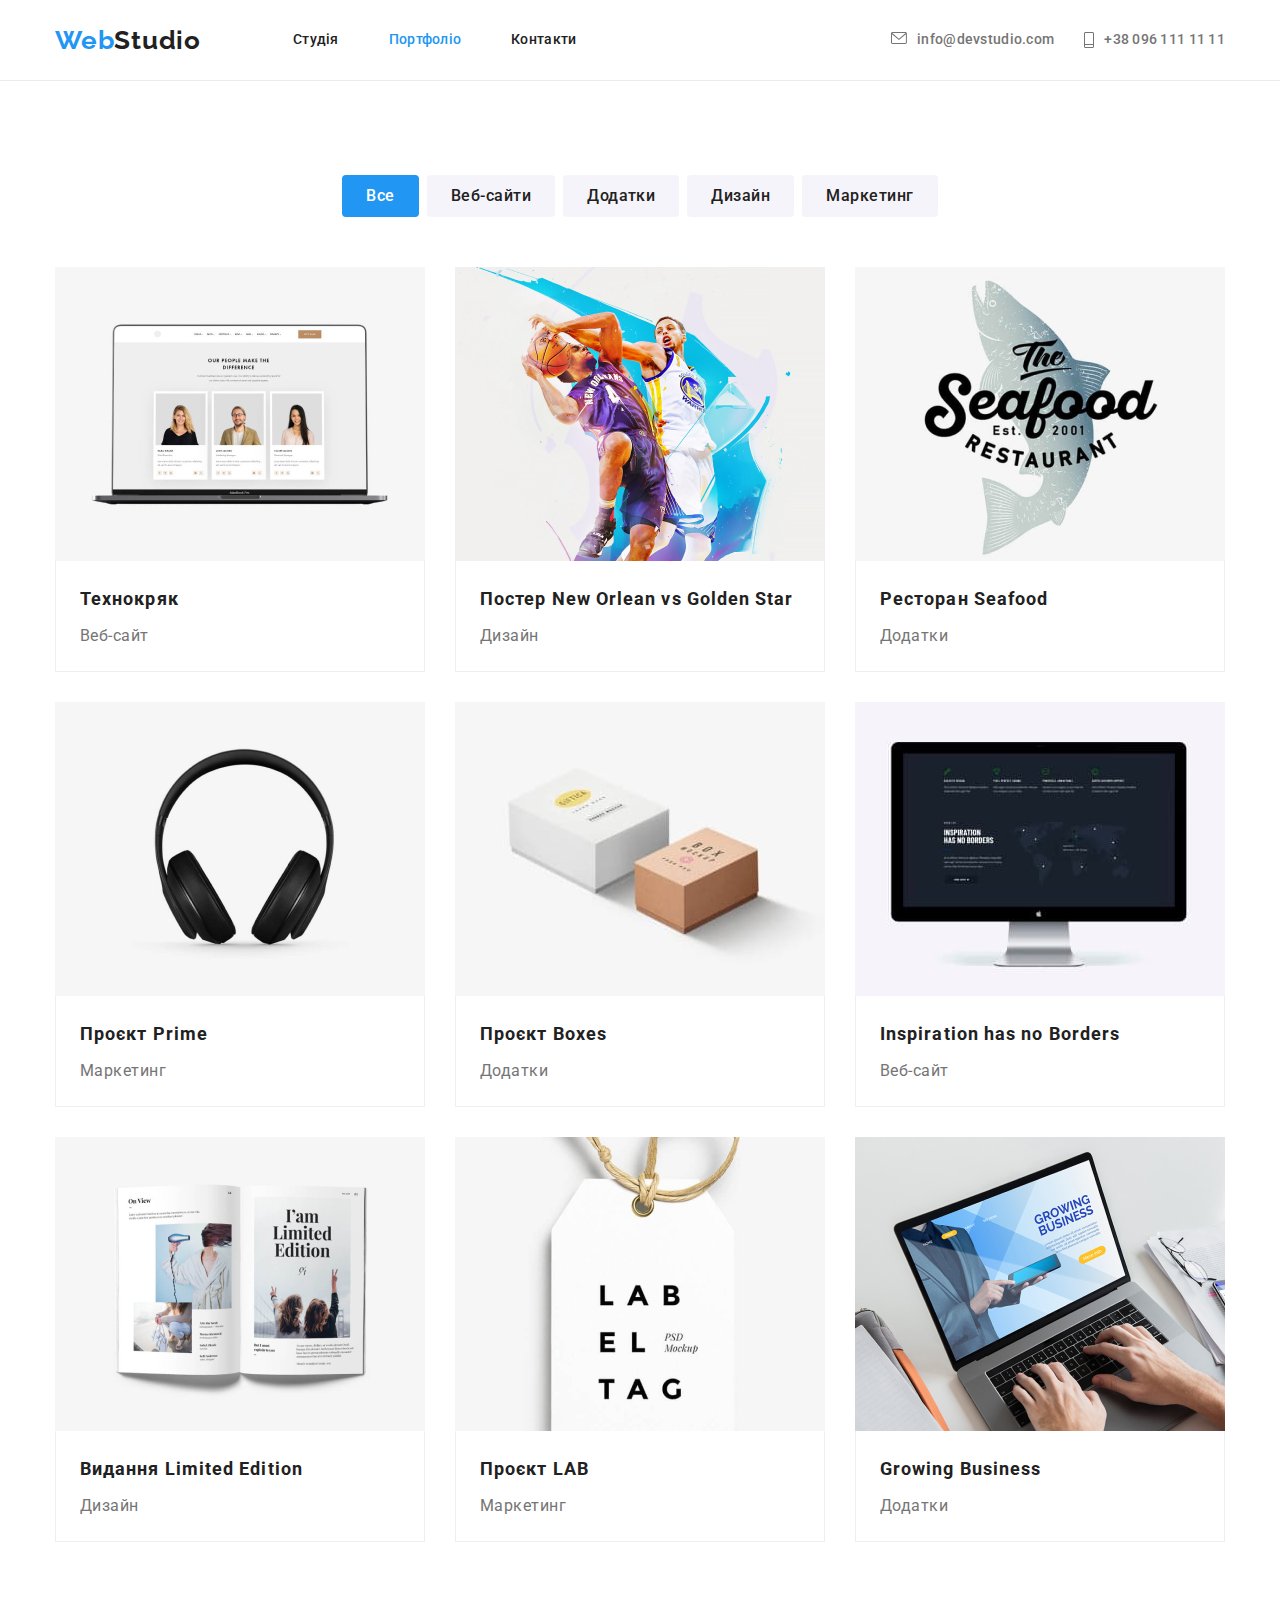
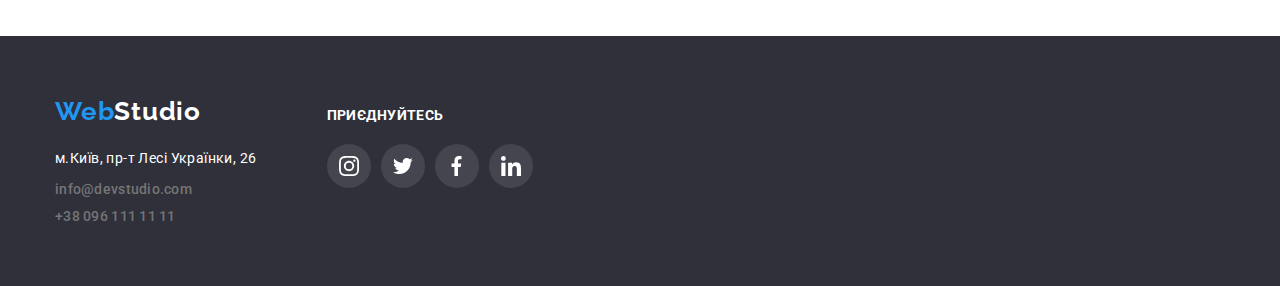
==== portfolio.html @ 34c2d664 "Initial commit" ====
<!DOCTYPE html>
<html lang="uk">
  <head>
    <meta charset="UTF-8" />
    <meta http-equiv="X-UA-Compatible" content="IE=edge" />
    <meta name="viewport" content="width=device-width, initial-scale=1.0" />
    <title>Портфоліо</title>

    <link rel="preconnect" href="https://fonts.googleapis.com" />
    <link rel="preconnect" href="https://fonts.gstatic.com" crossorigin />
    <link
      href="https://fonts.googleapis.com/css2?family=Raleway:wght@700&family=Roboto:wght@400;500;700;900&display=swap"
      rel="stylesheet"
    />
    <link
      rel="stylesheet"
      href="https://cdnjs.cloudflare.com/ajax/libs/modern-normalize/1.1.0/modern-normalize.min.css"
    />
    <link rel="stylesheet" href="./css/styles.css" />
  </head>

  <body>
    <header class="header">
      <!--Навігація сайту-->
      <div class="container header-container">
        <nav class="main-nav">
          <a href="./index.html" class="logo"> Web<span class="logo-header">Studio</span> </a>
          <ul class="site-nav">
            <li class="item"><a class="link" href="./index.html">Студія</a></li>
            <li class="item"><a class="link current" href="./portfolio.html">Портфоліо</a></li>
            <li class="item"><a class="link" href="">Контакти</a></li>
          </ul>
        </nav>

        <ul class="auth-nav">
          <li class="item">
            <a class="contact" href="mailto:info@devstudio.com">
              <svg class="icon-header" width="16px" height="12px">
                <use href="./images/icons.svg#icon-mail"></use>
              </svg>
              info@devstudio.com
            </a>
          </li>
          <li class="item">
            <a class="contact" href="tel:+380961111111">
              <svg class="icon-header" width="10px" height="16px">
                <use href="./images/icons.svg#icon-phone"></use>
              </svg>
              +38 096 111 11 11
            </a>
          </li>
        </ul>
      </div>
    </header>

    <main>
      <!--Фільтр-->
      <section class="section option">
        <div class="container">
          <ul class="option-list">
            <li class="option-item">
              <button class="option-btn active" type="button">Все</button>
            </li>
            <li class="option-item"><button class="option-btn" type="button">Веб-сайти</button></li>
            <li class="option-item"><button class="option-btn" type="button">Додатки</button></li>
            <li class="option-item"><button class="option-btn" type="button">Дизайн</button></li>
            <li class="option-item"><button class="option-btn" type="button">Маркетинг</button></li>
          </ul>

          <!--Приклади робіт-->
          <ul class="portfolio">
            <li class="portfolio-item">
              <a class="portfolio-link" href="">
                <img class="portfolio-img" src="./images/pf-techno.jpg" alt="Люди" width="370" />
                <div class="portfolio-wrap">
                  <h2 class="portfolio-title">Технокряк</h2>
                  <p class="portfolio-text">Веб-сайт</p>
                </div>
              </a>
            </li>
            <li class="portfolio-item">
              <a class="portfolio-link" href="">
                <img
                  class="portfolio-img"
                  src="./images/pf-poster.jpg"
                  alt="Баскетбол"
                  width="370"
                />
                <div class="portfolio-wrap">
                  <h2 class="portfolio-title">Постер New Orlean vs Golden Star</h2>
                  <p class="portfolio-text">Дизайн</p>
                </div>
              </a>
            </li>
            <li class="portfolio-item">
              <a class="portfolio-link" href="">
                <img
                  class="portfolio-img"
                  src="./images/pf-seafood.jpg"
                  alt="Ресторан"
                  width="370"
                />
                <div class="portfolio-wrap">
                  <h2 class="portfolio-title">Ресторан Seafood</h2>
                  <p class="portfolio-text">Додатки</p>
                </div>
              </a>
            </li>
            <li class="portfolio-item">
              <a class="portfolio-link" href="">
                <img
                  class="portfolio-img"
                  src="./images/pf-prime.jpg"
                  alt="Навушники"
                  width="370"
                />
                <div class="portfolio-wrap">
                  <h2 class="portfolio-title">Проєкт Prime</h2>
                  <p class="portfolio-text">Маркетинг</p>
                </div>
              </a>
            </li>
            <li class="portfolio-item">
              <a class="portfolio-link" href="">
                <img class="portfolio-img" src="./images/pf-box.jpg" alt="Коробки" width="370" />
                <div class="portfolio-wrap">
                  <h2 class="portfolio-title">Проєкт Boxes</h2>
                  <p class="portfolio-text">Додатки</p>
                </div>
              </a>
            </li>
            <li class="portfolio-item">
              <a class="portfolio-link" href="">
                <img
                  class="portfolio-img"
                  src="./images/pf-inspiration.jpg"
                  alt="Монітор"
                  width="370"
                />
                <div class="portfolio-wrap">
                  <h2 class="portfolio-title">Inspiration has no Borders</h2>
                  <p class="portfolio-text">Веб-сайт</p>
                </div>
              </a>
            </li>
            <li class="portfolio-item">
              <a class="portfolio-link" href="">
                <img class="portfolio-img" src="./images/pf-le.jpg" alt="Журнал" width="370" />
                <div class="portfolio-wrap">
                  <h2 class="portfolio-title">Видання Limited Edition</h2>
                  <p class="portfolio-text">Дизайн</p>
                </div>
              </a>
            </li>
            <li class="portfolio-item">
              <a class="portfolio-link" href="">
                <img class="portfolio-img" src="./images/pf-lab.jpg" alt="Бірка" width="370" />
                <div class="portfolio-wrap">
                  <h2 class="portfolio-title">Проєкт LAB</h2>
                  <p class="portfolio-text">Маркетинг</p>
                </div>
              </a>
            </li>
            <li class="portfolio-item">
              <a class="portfolio-link" href="">
                <img class="portfolio-img" src="./images/pf-gb.jpg" alt="Бізнес" width="370" />
                <div class="portfolio-wrap">
                  <h2 class="portfolio-title">Growing Business</h2>
                  <p class="portfolio-text">Додатки</p>
                </div>
              </a>
            </li>
          </ul>
        </div>
      </section>
    </main>

    <footer class="footer">
      <div class="container footer-container">
        <div class="footer-info">
          <a class="logo" href="./index.html"> Web<span class="accent-footer">Studio</span> </a>
          <address class="address">м.Київ, пр-т Лесі Українки, 26</address>
          <ul class="footer-link">
            <li class="footer-item">
              <a class="contact" href="mailto:info@devstudio.com">info@devstudio.com</a>
            </li>
            <li class="footer-item">
              <a class="contact" href="tel:+380961111111">+38 096 111 11 11</a>
            </li>
          </ul>
        </div>
        <div class="join-container">
          <span class="footer-join">Приєднуйтесь</span>
          <ul class="footer-socials-list">
            <li class="footer-socials-item">
              <a class="footer-socials-link" href="https://www.instagram.com/">
                <svg class="footer-socials-icon" width="20px" height="20px">
                  <use href="./images/icons.svg#icon-instagram"></use>
                </svg>
              </a>
            </li>
            <li class="footer-socials-item">
              <a class="footer-socials-link" href="https://twitter.com/?lang=uk">
                <svg class="footer-socials-icon" width="20px" height="20px">
                  <use href="./images/icons.svg#icon-twitter"></use>
                </svg>
              </a>
            </li>
            <li class="footer-socials-item">
              <a class="footer-socials-link" href="https://uk-ua.facebook.com/">
                <svg class="footer-socials-icon" width="20px" height="20px">
                  <use href="./images/icons.svg#icon-facebook"></use>
                </svg>
              </a>
            </li>
            <li class="footer-socials-item">
              <a class="footer-socials-link" href="https://www.linkedin.com/home">
                <svg class="footer-socials-icon" width="20px" height="20px">
                  <use href="./images/icons.svg#icon-linkedin"></use>
                </svg>
              </a>
            </li>
          </ul>
        </div>
      </div>
    </footer>
  </body>
</html>
---- css/styles.css ----
:root {
  --primary-text-color: #757575;
  /*основний колір*/
  --accent-color: #2196F3;
  /*колір hover, focus, button*/
  --title-text-color: #212121;
  /*колір заголовків*/
  --white-color: #FFFFFF;
  --baner-color: #2F303A;
  --button-color: #F5F4FA;
  --icon-color:#AFB1B8;
  --bg-color-icon:#FFFFFF1A;
}

body {
  color: var(--primary-text-color);
  font-family: 'Roboto', sans-serif;
}

/* Утиліти */
li {
  list-style-type: none;
  /*Видалено маркери списку*/
}

*,
*::before,
*::after {
  box-sizing: border-box;
}

.container {
  width: 1200px;
  margin-left: auto;
  margin-right: auto;
  padding-left: 15px;
  padding-right: 15px; 
}

h1,
h2,
h3,
h4,
h5,
p,
ul {
  margin-top: 0;
  margin-bottom: 0;
  padding: 0;
}

.section {
  padding-top: 94px;
  padding-bottom: 94px;
}

/*Header Logo*/

.header {
  border-bottom: 1px solid #ECECEC;

  background-color: var(--white-color);
}

.header-container {
  display: flex;
  align-content: center;
}

.main-nav {
  display: flex;
  align-items: center;
}

.logo {
  width: 145px;

  color: var(--accent-color);

  font-family: 'Raleway';
  font-weight: 700;
  font-size: 26px;
  line-height: 1.19;
  letter-spacing: 0.03em;
  text-decoration: none;
}

.logo-header {
  color: var(--title-text-color);
}

.accent-footer {
  color: var(--white-color);
}

/*Header Nav*/

.site-nav {
  display: flex;
  margin-left: 93px;
}

.site-nav .link {
  display: block;
  padding-top: 32px;
  padding-bottom: 32px;

  color: var(--title-text-color);

  font-weight: 500;
  font-size: 14px;
  line-height: 1.14;
  letter-spacing: 0.02em;
  text-decoration: none;
}

.site-nav .link:hover {
  color: var(--accent-color);
}

.site-nav .link:focus {
  color: var(--accent-color);
}

.site-nav .link.current {
  color: var(--accent-color);
}

.site-nav .item:not(:last-child) {
  margin-right: 50px;
}

.auth-nav {
  display: flex;
  margin-left: auto;
  align-items: center;
  justify-content: center;
}

.auth-nav .contact {
  display: inline-flex;
  padding-top: 32px;
  padding-bottom: 32px;
  
  color: inherit;
  
  font-weight: 500;
  font-size: 14px;
  line-height: 1.14;
  letter-spacing: 0.02em;
  text-decoration: none;
}

.icon-header {
  display: inline-block;
  margin-right: 10px;
  fill: currentColor;  
}

.auth-nav .contact:hover {
  color: var(--accent-color);
}

.auth-nav .contact:focus {
  color: var(--accent-color);
}

.auth-nav .item:not(:last-child) {
  margin-right: 30px;
}

/*Footer*/
.footer {
  padding-top: 60px;
  padding-bottom: 60px;
  background-color: var(--baner-color);
}

.address {
  margin-top: 20px;
  
  color: var(--white-color);

  font-style: normal;
  font-size: 14px;
  line-height: 1.71;
  letter-spacing: 0.03em;
}

.footer-link {
  margin-top: 9px;
}

.footer-link .contact {
  color: var(--primary-text-color);

  font-weight: 500;
  font-size: 14px;
  line-height: 1.14;
  letter-spacing: 0.02em;
  text-decoration: none;
}

.footer-link .contact:hover {
  color: var(--accent-color);
}

.footer-link .contact:focus {
  color: var(--accent-color);
}

.footer-item:not(:first-child) {
  margin-top: 9px;
}

.footer-container {
  display: flex;
}

.join-container {
  display: flex;
  flex-direction: column;
  margin-left: 70px;
  padding-top: 12px;
}

.footer-join {
  margin-bottom: 20px;

  color: var(--white-color);

  font-family: 'Roboto';
  font-weight: 700;
  font-size: 14px;
  line-height: 1.14;
  letter-spacing: 0.03em;
  text-transform: uppercase;
}
  
.footer-socials-list {
  display: flex;
  gap: 10px;
}

.footer-socials-link {
  display: flex;
  align-items: center;
  justify-content: center;
  border-radius: 50%;

  width: 44px;
  height: 44px;

  background-color: var(--bg-color-icon);
}

.footer-socials-link:hover {
  background-color: var(--accent-color);
}

.footer-socials-link:focus {
  background-color: var(--accent-color);
}

.footer-socials-icon {
  fill: var(--white-color);
}

/*Main Studio*/

/*Hero*/
.hero {
  padding-top: 200px;
  padding-bottom: 200px;
  margin-left: auto;
  margin-right: auto;
  max-width: 1600px;
  
  background-color: var(--baner-color);
  background-image: linear-gradient(to right,
       rgba(47, 48, 58, 0.4),
       rgba(47, 48, 58, 0.4)),
       url(../images/banner.jpg);      
  background-repeat: no-repeat;
  background-position: center;
  background-size: cover;

  text-align: center;  
}

.hero-title {
  margin-bottom: 30px;

  color: var(--white-color);

  font-weight: 900;
  font-size: 44px;
  line-height: 1.36;
  letter-spacing: 0.06em;
  text-transform: uppercase;
}

.hero-btn {
  min-width: 200px;
  padding-top: 10px;
  padding-left: 32px;
  padding-right: 32px;
  padding-bottom: 10px;
  border-radius: 4px;
  border: none;

  background-color: var(--accent-color);
  color: var(--white-color);

  font-family: inherit;
  font-weight: 700;
  font-size: 16px;
  line-height: 1.88;
  letter-spacing: 0.06em;
  cursor: pointer;

  box-shadow: 0px 4px 4px rgba(0, 0, 0, 0.15);
}

/*Benefits*/

.benefits {
  padding-bottom: 47px;
}

.container-benefits {
  display: flex;
  align-items: center;
  justify-content: center;
  margin-bottom: 30px;

  min-height: 120px;

  border-radius: 4px;
  border: transparent;

  background-color: var(--button-color);
}

.benefits-icon {
  width: 70px;
  height: 70px;

  color: var(--title-text-color);
}

.benefits-list {
  display: flex;
  flex-wrap: wrap;  
}

.benefits-item {
  width: 270px;
  margin-right: 30px;
}

.benefits-item:last-child {
  margin-right: 0;
}

.benefits-subtitle {
  margin-bottom: 10px;

  color: var(--title-text-color);

  font-weight: 700;
  font-size: 14px;
  line-height: 1.14;
  letter-spacing: 0.03em;
  text-transform: uppercase;
}

.benefits-text {
  font-size: 14px;
  line-height: 1.71;
  letter-spacing: 0.03em;
}

/*Works*/
.work {
  padding-top: 47px;
}

.work-title {
  margin-bottom: 50px;

  color: var(--title-text-color);

  font-weight: 700;
  font-size: 36px;
  line-height: 1.17;
  text-align: center;
  letter-spacing: 0.03em;
}

.work-list {
  display: flex;
}

.work-item {
  width: 370px;
}

.work-item:not(:last-child) {
  margin-right: 30px;
}

/*Team*/
.team {
  background-color: var(--button-color);
}

.team-title {
  margin-bottom: 50px;

  color: var(--title-text-color);

  font-weight: 700;
  font-size: 36px;
  line-height: 1.17;
  text-align: center;
  letter-spacing: 0.03em;
}

.team-list {
  display: flex;
}

.team-item {
  width: 270px;

  background-color: var(--white-color);

  box-shadow: 0px 1px 3px rgba(0, 0, 0, 0.12), 0px 1px 1px rgba(0, 0, 0, 0.14), 0px 2px 1px rgba(0, 0, 0, 0.2);
  border-radius: 0px 0px 4px 4px;
}

.team-item:not(:last-child) {
  margin-right: 30px;
}

.team-foto {
  display: block;
}

.team-wrap {
  padding-top:30px;
  padding-bottom: 30px;
}

.team-name {
  margin-bottom: 10px;

  color: var(--title-text-color);

  font-weight: 500;
  font-size: 16px;
  line-height: 1.19;
  letter-spacing: 0.03em;
  text-align: center;
}

.team-position {
  margin-bottom: 16px;

  font-size: 16px;
  line-height: 1.19;
  letter-spacing: 0.03em;
  text-align: center;
}

.team-socials-list {
  display: flex;
  gap: 10px;
  align-items: center;
  justify-content: center;
}

.team-socials-link {
  display: flex;
  align-items: center;
  justify-content: center;
  border-radius: 50%;
    
  width: 44px;
  height: 44px;
}

.socials-icon {
  fill:var(--icon-color);
}

.team-socials-link:hover .socials-icon {
  fill: var(--white-color);

}

.team-socials-link:focus .socials-icon {
  fill: var(--white-color);
}

.team-socials-link:hover {
  background-color: var(--accent-color);
}

.team-socials-link:focus {
  background-color: var(--accent-color);
}

/* Clients */
.clients-title {
  margin-bottom: 50px;

  color: var(--title-text-color);

  font-weight: 700;
  font-size: 36px;
  line-height: 1.17;
  text-align: center;
  letter-spacing: 0.03em;
}

.clients-list {
  display: flex;
  gap: 30px;
}

.clients-link {
  display: flex;
  align-items: center;
  justify-content: center;

  color: var(--icon-color);

  width: 170px;
  height: 92px; 
 
  border: 1px solid var(--icon-color);
  border-radius: 4px;  
  
  text-decoration: none;
}

.clients-icon {
  fill: currentColor;
}

.clients-link:hover .clients-icon {
  fill: var(--accent-color);
}

.clients-link:focus .clients-icon {
  fill: var(--accent-color);
}

.clients-link:hover {
  border-color: var(--accent-color);
}

.clients-link:focus {
  border-color: var(--accent-color);
}

/*Portfolio*/
.option-list {
  display: flex;
  margin-bottom: 50px;
  justify-content: center;
}

.option-item:not(:last-child) {
  margin-right: 8px;
}

.option-btn {
  padding-top: 6px;
  padding-left: 22px;
  padding-right: 22px;
  padding-bottom: 6px;
  border-radius: 4px;
  border-color: transparent;

  background-color: var(--button-color);
  color: var(--title-text-color);

  font-family: inherit;
  font-weight: 500;
  font-size: 16px;
  line-height: 1.62;
  letter-spacing: 0.03em;
  cursor: pointer;
}

.active {
  background-color: var(--accent-color);
  color: var(--white-color);
}

.option-btn:hover {
  background-color: var(--accent-color);
  color: var(--white-color);
}

.portfolio {
  display: flex;
  flex-wrap: wrap;
  margin-left: -30px;
  margin-top: -30px;
}

.portfolio-item {
  flex-basis: calc(100% / 3 - 60px);
  margin-left: 30px;
  margin-top: 30px;
}

.portfolio-link {
  display: block;
  text-decoration: none;  
}

.portfolio-link:hover {
  box-shadow: 0px 1px 1px rgba(0, 0, 0, 0.12), 0px 4px 4px rgba(0, 0, 0, 0.06), 1px 4px 6px rgba(0, 0, 0, 0.16);
}

.portfolio-link:focus {
  box-shadow: 0px 1px 1px rgba(0, 0, 0, 0.12), 0px 4px 4px rgba(0, 0, 0, 0.06), 1px 4px 6px rgba(0, 0, 0, 0.16);
}

.portfolio-img {
  display: block;  
}

.portfolio-wrap {
  padding:20px 24px;
  border: 1px solid #EEEEEE;
  border-top: none;
  }

.portfolio-title {
  margin-bottom: 4px;

  color: var(--title-text-color);

  font-weight: 700;
  font-size: 18px;
  line-height: 2;
  letter-spacing: 0.06em;
}

.portfolio-text {
  color: var(--primary-text-color);

  font-size: 16px;
  line-height: 1.88;
  letter-spacing: 0.03em;
}
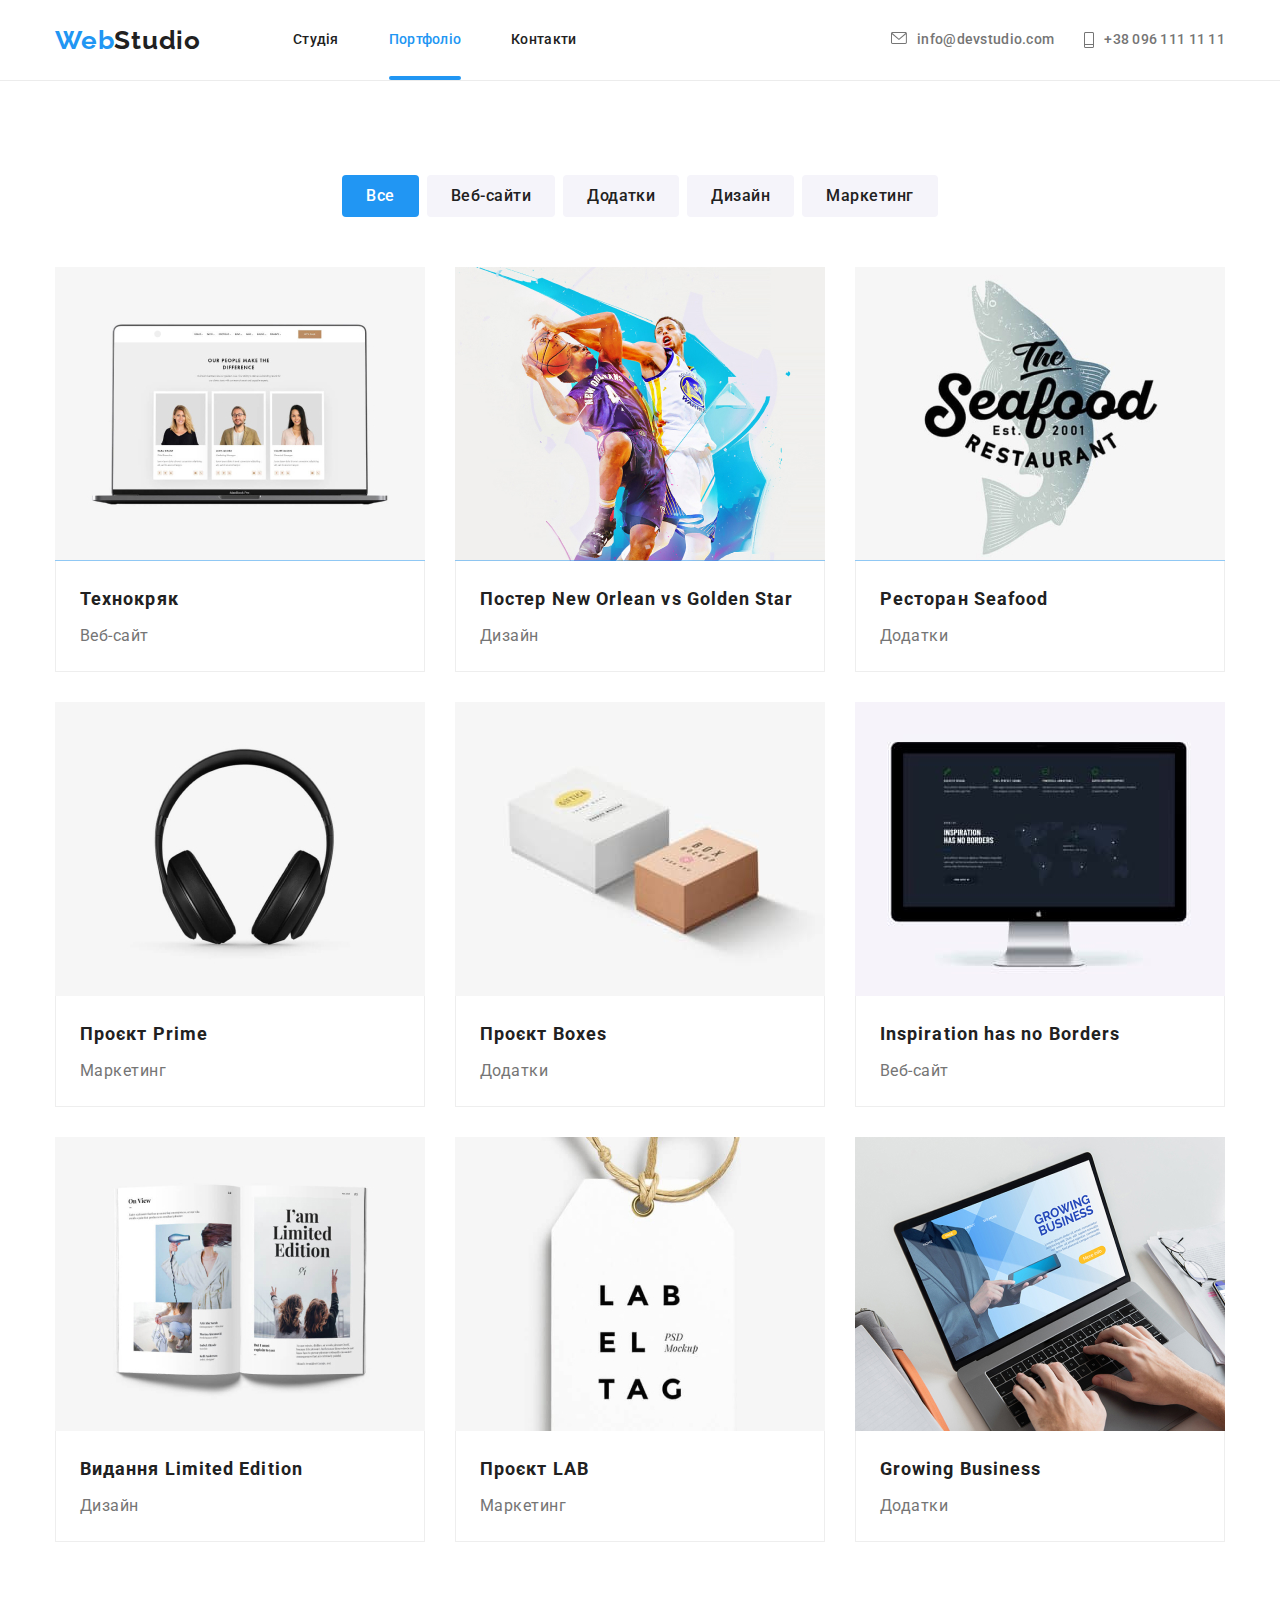
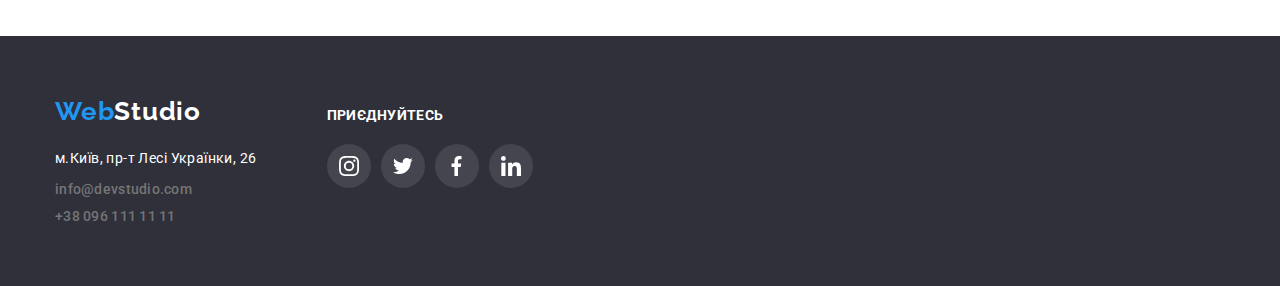
==== commit f5ad04c4: "Add popup and animation" ====
--- a/portfolio.html
+++ b/portfolio.html
@@ -71,99 +71,170 @@
           <ul class="portfolio">
             <li class="portfolio-item">
               <a class="portfolio-link" href="">
-                <img class="portfolio-img" src="./images/pf-techno.jpg" alt="Люди" width="370" />
+                <div class="portfolio-box">
+                  <img class="portfolio-img" src="./images/pf-techno.jpg" alt="Люди" width="370" />
+                  <p class="portfolio-overlay">
+                    Ресурс пропонує комплексні пропозиції з різним рівнем функціоналу та сервісів.
+                    Все це дозволить відвідувачу отримати вичерпні відомості про компанію чи
+                    приватну особу.
+                  </p>
+                </div>
                 <div class="portfolio-wrap">
                   <h2 class="portfolio-title">Технокряк</h2>
                   <p class="portfolio-text">Веб-сайт</p>
                 </div>
               </a>
             </li>
-            <li class="portfolio-item">
-              <a class="portfolio-link" href="">
-                <img
-                  class="portfolio-img"
-                  src="./images/pf-poster.jpg"
-                  alt="Баскетбол"
-                  width="370"
-                />
+
+            <li class="portfolio-item">
+              <a class="portfolio-link" href="">
+                <div class="portfolio-box">
+                  <img
+                    class="portfolio-img"
+                    src="./images/pf-poster.jpg"
+                    alt="Баскетбол"
+                    width="370"
+                  />
+                  <p class="portfolio-overlay">
+                    Ресурс пропонує комплексні пропозиції з різним рівнем функціоналу та сервісів.
+                    Все це дозволить відвідувачу отримати вичерпні відомості про компанію чи
+                    приватну особу.
+                  </p>
+                </div>
                 <div class="portfolio-wrap">
                   <h2 class="portfolio-title">Постер New Orlean vs Golden Star</h2>
                   <p class="portfolio-text">Дизайн</p>
                 </div>
               </a>
             </li>
-            <li class="portfolio-item">
-              <a class="portfolio-link" href="">
-                <img
-                  class="portfolio-img"
-                  src="./images/pf-seafood.jpg"
-                  alt="Ресторан"
-                  width="370"
-                />
+
+            <li class="portfolio-item">
+              <a class="portfolio-link" href="">
+                <div class="portfolio-box">
+                  <img
+                    class="portfolio-img"
+                    src="./images/pf-seafood.jpg"
+                    alt="Ресторан"
+                    width="370"
+                  />
+                  <p class="portfolio-overlay">
+                    Ресурс пропонує комплексні пропозиції з різним рівнем функціоналу та сервісів.
+                    Все це дозволить відвідувачу отримати вичерпні відомості про компанію чи
+                    приватну особу.
+                  </p>
+                </div>
                 <div class="portfolio-wrap">
                   <h2 class="portfolio-title">Ресторан Seafood</h2>
                   <p class="portfolio-text">Додатки</p>
                 </div>
               </a>
             </li>
-            <li class="portfolio-item">
-              <a class="portfolio-link" href="">
-                <img
-                  class="portfolio-img"
-                  src="./images/pf-prime.jpg"
-                  alt="Навушники"
-                  width="370"
-                />
+
+            <li class="portfolio-item">
+              <a class="portfolio-link" href="">
+                <div class="portfolio-box">
+                  <img
+                    class="portfolio-img"
+                    src="./images/pf-prime.jpg"
+                    alt="Навушники"
+                    width="370"
+                  />
+                  <p class="portfolio-overlay">
+                    Ресурс пропонує комплексні пропозиції з різним рівнем функціоналу та сервісів.
+                    Все це дозволить відвідувачу отримати вичерпні відомості про компанію чи
+                    приватну особу.
+                  </p>
+                </div>
                 <div class="portfolio-wrap">
                   <h2 class="portfolio-title">Проєкт Prime</h2>
                   <p class="portfolio-text">Маркетинг</p>
                 </div>
               </a>
             </li>
-            <li class="portfolio-item">
-              <a class="portfolio-link" href="">
-                <img class="portfolio-img" src="./images/pf-box.jpg" alt="Коробки" width="370" />
+
+            <li class="portfolio-item">
+              <a class="portfolio-link" href="">
+                <div class="portfolio-box">
+                  <img class="portfolio-img" src="./images/pf-box.jpg" alt="Коробки" width="370" />
+                  <p class="portfolio-overlay">
+                    Ресурс пропонує комплексні пропозиції з різним рівнем функціоналу та сервісів.
+                    Все це дозволить відвідувачу отримати вичерпні відомості про компанію чи
+                    приватну особу.
+                  </p>
+                </div>
                 <div class="portfolio-wrap">
                   <h2 class="portfolio-title">Проєкт Boxes</h2>
                   <p class="portfolio-text">Додатки</p>
                 </div>
               </a>
             </li>
-            <li class="portfolio-item">
-              <a class="portfolio-link" href="">
-                <img
-                  class="portfolio-img"
-                  src="./images/pf-inspiration.jpg"
-                  alt="Монітор"
-                  width="370"
-                />
+
+            <li class="portfolio-item">
+              <a class="portfolio-link" href="">
+                <div class="portfolio-box">
+                  <img
+                    class="portfolio-img"
+                    src="./images/pf-inspiration.jpg"
+                    alt="Монітор"
+                    width="370"
+                  />
+                  <p class="portfolio-overlay">
+                    Ресурс пропонує комплексні пропозиції з різним рівнем функціоналу та сервісів.
+                    Все це дозволить відвідувачу отримати вичерпні відомості про компанію чи
+                    приватну особу.
+                  </p>
+                </div>
                 <div class="portfolio-wrap">
                   <h2 class="portfolio-title">Inspiration has no Borders</h2>
                   <p class="portfolio-text">Веб-сайт</p>
                 </div>
               </a>
             </li>
-            <li class="portfolio-item">
-              <a class="portfolio-link" href="">
-                <img class="portfolio-img" src="./images/pf-le.jpg" alt="Журнал" width="370" />
+
+            <li class="portfolio-item">
+              <a class="portfolio-link" href="">
+                <div class="portfolio-box">
+                  <img class="portfolio-img" src="./images/pf-le.jpg" alt="Журнал" width="370" />
+                  <p class="portfolio-overlay">
+                    Ресурс пропонує комплексні пропозиції з різним рівнем функціоналу та сервісів.
+                    Все це дозволить відвідувачу отримати вичерпні відомості про компанію чи
+                    приватну особу.
+                  </p>
+                </div>
                 <div class="portfolio-wrap">
                   <h2 class="portfolio-title">Видання Limited Edition</h2>
                   <p class="portfolio-text">Дизайн</p>
                 </div>
               </a>
             </li>
-            <li class="portfolio-item">
-              <a class="portfolio-link" href="">
-                <img class="portfolio-img" src="./images/pf-lab.jpg" alt="Бірка" width="370" />
+
+            <li class="portfolio-item">
+              <a class="portfolio-link" href="">
+                <div class="portfolio-box">
+                  <img class="portfolio-img" src="./images/pf-lab.jpg" alt="Бірка" width="370" />
+                  <p class="portfolio-overlay">
+                    Ресурс пропонує комплексні пропозиції з різним рівнем функціоналу та сервісів.
+                    Все це дозволить відвідувачу отримати вичерпні відомості про компанію чи
+                    приватну особу.
+                  </p>
+                </div>
                 <div class="portfolio-wrap">
                   <h2 class="portfolio-title">Проєкт LAB</h2>
                   <p class="portfolio-text">Маркетинг</p>
                 </div>
               </a>
             </li>
-            <li class="portfolio-item">
-              <a class="portfolio-link" href="">
-                <img class="portfolio-img" src="./images/pf-gb.jpg" alt="Бізнес" width="370" />
+
+            <li class="portfolio-item">
+              <a class="portfolio-link" href="">
+                <div class="portfolio-box">
+                  <img class="portfolio-img" src="./images/pf-gb.jpg" alt="Бізнес" width="370" />
+                  <p class="portfolio-overlay">
+                    Ресурс пропонує комплексні пропозиції з різним рівнем функціоналу та сервісів.
+                    Все це дозволить відвідувачу отримати вичерпні відомості про компанію чи
+                    приватну особу.
+                  </p>
+                </div>
                 <div class="portfolio-wrap">
                   <h2 class="portfolio-title">Growing Business</h2>
                   <p class="portfolio-text">Додатки</p>
@@ -224,5 +295,6 @@
         </div>
       </div>
     </footer>
+    <script src="./js/modal.js"></script>
   </body>
 </html>
--- a/css/styles.css
+++ b/css/styles.css
@@ -1,15 +1,16 @@
 :root {
+  /*основний колір*/
   --primary-text-color: #757575;
-  /*основний колір*/
+  /*колір hover, focus, overlay*/
   --accent-color: #2196F3;
-  /*колір hover, focus, button*/
+  /*колір заголовків*/
   --title-text-color: #212121;
-  /*колір заголовків*/
   --white-color: #FFFFFF;
   --baner-color: #2F303A;
   --button-color: #F5F4FA;
   --icon-color:#AFB1B8;
   --bg-color-icon:#FFFFFF1A;
+  --border-color:#EEEEEE;
 }
 
 body {
@@ -101,11 +102,14 @@
 }
 
 .site-nav .link {
+  position: relative;
   display: block;
   padding-top: 32px;
   padding-bottom: 32px;
-
-  color: var(--title-text-color);
+    
+  color: var(--title-text-color);
+
+  transition: color 250ms cubic-bezier(0.4, 0, 0.2, 1);
 
   font-weight: 500;
   font-size: 14px;
@@ -128,6 +132,21 @@
 
 .site-nav .item:not(:last-child) {
   margin-right: 50px;
+}
+
+.site-nav .link.current::after {
+  content: '';
+  position: absolute;
+  display: block;
+  left: 0;
+  bottom: 0;
+    
+  width: 100%;
+  height: 4px;
+
+  background-color: var(--accent-color);
+
+  border-radius: 2px;
 }
 
 .auth-nav {
@@ -143,13 +162,15 @@
   padding-bottom: 32px;
   
   color: inherit;
+
+  transition: color 250ms cubic-bezier(0.4, 0, 0.2, 1);
   
   font-weight: 500;
   font-size: 14px;
   line-height: 1.14;
   letter-spacing: 0.02em;
   text-decoration: none;
-}
+  }
 
 .icon-header {
   display: inline-block;
@@ -192,6 +213,8 @@
 }
 
 .footer-link .contact {
+  transition: color 250ms cubic-bezier(0.4, 0, 0.2, 1);
+
   color: var(--primary-text-color);
 
   font-weight: 500;
@@ -252,6 +275,8 @@
   height: 44px;
 
   background-color: var(--bg-color-icon);
+
+  transition: background-color 250ms cubic-bezier(0.4, 0, 0.2, 1);
 }
 
 .footer-socials-link:hover {
@@ -400,14 +425,34 @@
 
 .work-list {
   display: flex;
+  gap: 30px;
 }
 
 .work-item {
   width: 370px;
-}
-
-.work-item:not(:last-child) {
-  margin-right: 30px;
+  height: 294px;
+}
+
+.work-box {
+  position: relative;
+}
+
+.work-label {
+  position: absolute;
+  right: 0;
+  left: 0;
+  bottom: 0;
+  padding: 27px 82px;
+
+  color: var(--white-color);
+  background-color: #2F303ACC;
+
+  font-weight: 700;
+  font-size: 14px;
+  line-height: 1.14;
+  text-align: center;
+  letter-spacing: 0.03em;
+  text-transform: uppercase;
 }
 
 /*Team*/
@@ -489,6 +534,8 @@
     
   width: 44px;
   height: 44px;
+
+  transition: background-color 250ms cubic-bezier(0.4, 0, 0.2, 1), fill 250ms cubic-bezier(0.4, 0, 0.2, 1);
 }
 
 .socials-icon {
@@ -497,7 +544,6 @@
 
 .team-socials-link:hover .socials-icon {
   fill: var(--white-color);
-
 }
 
 .team-socials-link:focus .socials-icon {
@@ -542,6 +588,8 @@
  
   border: 1px solid var(--icon-color);
   border-radius: 4px;  
+
+  transition: fill 250ms cubic-bezier(0.4, 0, 0.2, 1), border-color 250ms cubic-bezier(0.4, 0, 0.2, 1);
   
   text-decoration: none;
 }
@@ -588,6 +636,8 @@
   background-color: var(--button-color);
   color: var(--title-text-color);
 
+  transition: color 250ms cubic-bezier(0.4, 0, 0.2, 1), background-color 250ms cubic-bezier(0.4, 0, 0.2, 1);
+
   font-family: inherit;
   font-weight: 500;
   font-size: 16px;
@@ -622,6 +672,8 @@
 .portfolio-link {
   display: block;
   text-decoration: none;  
+
+  transition: box-shadow 250ms cubic-bezier(0.4, 0, 0.2, 1);
 }
 
 .portfolio-link:hover {
@@ -634,6 +686,33 @@
 
 .portfolio-img {
   display: block;  
+}
+
+.portfolio-box {
+  position: relative;
+  overflow: hidden;
+}
+
+.portfolio-overlay {
+  position: absolute;
+  bottom: 0;
+  left: 0;
+  transform: translateY(100%);
+  transition: transform 250ms cubic-bezier(0.4, 0, 0.2, 1);
+
+  padding: 63px 24px;
+
+  color: var(--white-color);
+  background-color:#2196F3E5;
+  
+  font-weight: 400;
+  font-size: 18px;
+  line-height: 1.56;    
+  letter-spacing: 0.03em;
+}
+
+.portfolio-link:hover .portfolio-overlay {
+  transform: translateY(0%);
 }
 
 .portfolio-wrap {
@@ -661,5 +740,75 @@
   letter-spacing: 0.03em;
 }
 
-
-
+/* Modal */
+.backdrop {
+  position: fixed;
+  left: 0;
+  top: 0;
+  width: 100%;
+  height: 100%;
+  background-color: rgba(0, 0, 0, 0.2);
+   
+  opacity: 1;
+  transition: opacity 250ms cubic-bezier(0.4, 0, 0.2, 1);
+}
+
+.backdrop.is-hidden {
+  opacity: 0;
+  visibility: hidden;
+  pointer-events: none;  
+}
+
+.backdrop.is-hidden .modal {
+  transform: translate(-50%, -50%) scale(1.2);
+  opacity: 0;
+}
+
+.modal {
+  position: absolute;
+  top: 50%;
+  left: 50%;
+
+  min-width: 528px;
+  min-height: 521px;
+  
+  opacity: 1;
+  visibility: visible;
+  transform: translate(-50%, -50%) scale(1);
+  transition: transform 250ms cubic-bezier(0.4, 0, 0.2, 1), opacity 250ms cubic-bezier(0.4, 0, 0.2, 1) ;
+
+  border-radius: 4px;
+
+  background-color:var(--white-color) ;
+  box-shadow: 0px 1px 3px rgba(0, 0, 0, 0.12), 0px 1px 1px rgba(0, 0, 0, 0.14), 0px 2px 1px rgba(0, 0, 0, 0.2);
+}
+
+.btn-close {
+  position: absolute;
+  right: 8px;
+  top: 8px;
+
+  width: 30px;
+  height: 30px;
+
+  display: flex;
+  align-items: center;
+  justify-content: center;
+
+  background-color: var(--white-color);
+  background-size: contain;
+  
+  border: 1px solid #0000001A;
+  border-radius: 50%;
+
+  cursor: pointer;  
+}
+
+
+
+
+
+
+
+
+
